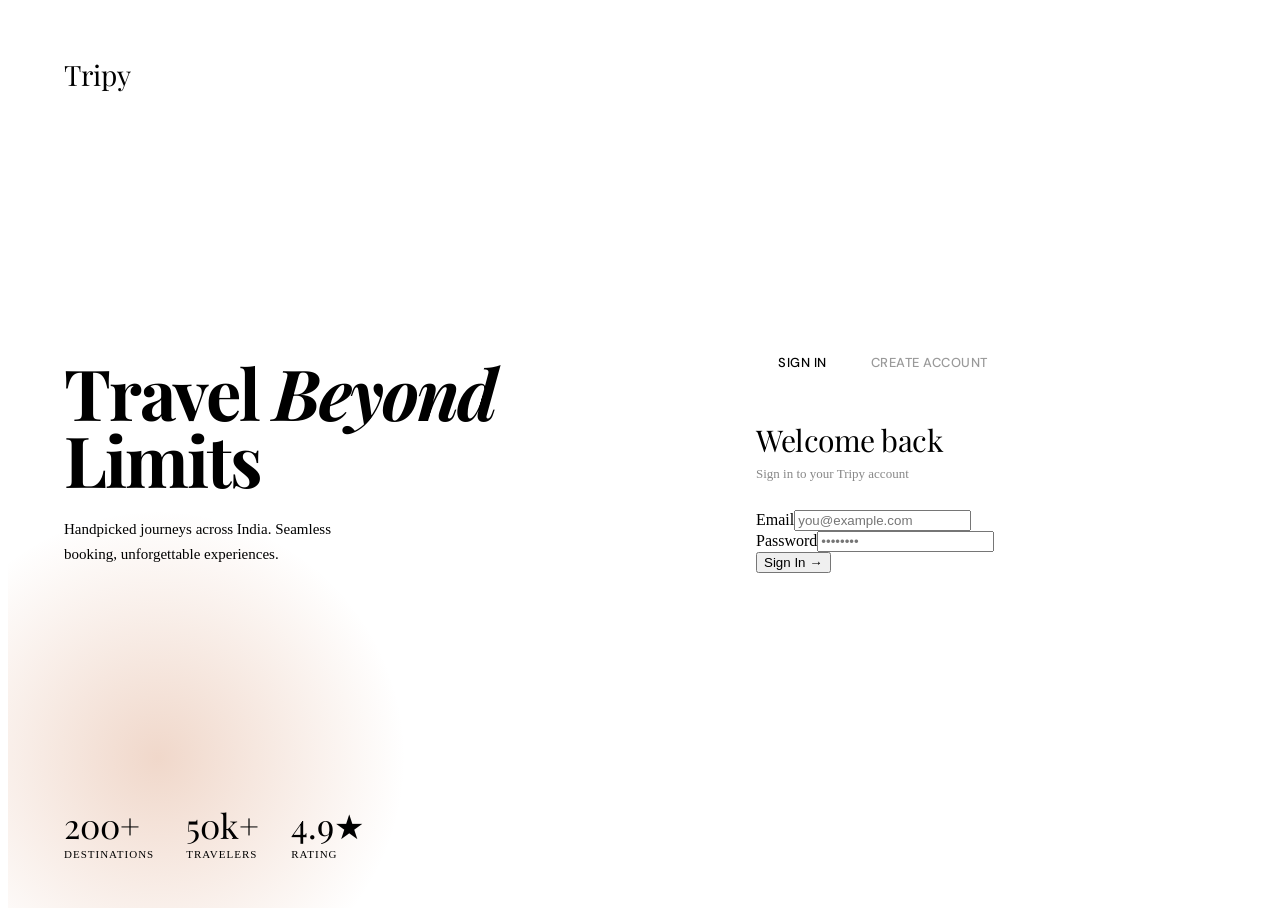
==== target/classes/static/index.html @ 833f53b4 "Initial commit" ====
<!DOCTYPE html>
<html lang="en">
<head>
  <meta charset="UTF-8"/><meta name="viewport" content="width=device-width, initial-scale=1.0"/>
  <title>Tripy — Sign In</title>
  <link href="https://fonts.googleapis.com/css2?family=Playfair+Display:ital,wght@0,700;0,900;1,700&family=DM+Sans:wght@300;400;500;600&display=swap" rel="stylesheet">
  <link rel="stylesheet" href="/css/style.css"/>
  <style>
    .hero { min-height: 100vh; display: grid; grid-template-columns: 1fr 1fr; }
    .hero-left { background: var(--ink); display: flex; flex-direction: column; justify-content: space-between; padding: 48px 56px; position: relative; overflow: hidden; }
    .hero-left::before { content: ''; position: absolute; width: 500px; height: 500px; background: radial-gradient(circle, rgba(196,98,45,.25) 0%, transparent 70%); bottom: -100px; left: -100px; pointer-events: none; }
    .logo { font-family: 'Playfair Display', serif; font-size: 28px; color: var(--cream); }
    .logo span { color: var(--terra2); }
    .tagline { z-index: 1; }
    .tagline h1 { font-family: 'Playfair Display', serif; font-size: clamp(48px, 5.5vw, 84px); line-height: .95; color: var(--cream); letter-spacing: -2px; margin-bottom: 24px; }
    .tagline h1 em { color: var(--terra2); font-style: italic; }
    .tagline p { color: var(--mist); font-size: 15px; font-weight: 300; line-height: 1.7; max-width: 320px; }
    .hero-stats { display: flex; gap: 32px; z-index: 1; }
    .stat-num { font-family: 'Playfair Display', serif; font-size: 34px; color: var(--terra2); }
    .stat-lbl { font-size: 11px; color: var(--mist); letter-spacing: 1px; text-transform: uppercase; }
    .hero-right { background: var(--cream); display: flex; align-items: center; justify-content: center; padding: 48px 56px; }
    .auth-box { width: 100%; max-width: 400px; }
    .auth-tabs { display: flex; border-bottom: 2px solid var(--sand); margin-bottom: 36px; }
    .tab { background: none; border: none; font-family: 'DM Sans', sans-serif; font-size: 13px; font-weight: 500; padding: 11px 22px 13px; cursor: pointer; color: #999; letter-spacing: .5px; text-transform: uppercase; position: relative; transition: color .2s; }
    .tab.active { color: var(--ink); }
    .tab.active::after { content: ''; position: absolute; bottom: -2px; left: 0; right: 0; height: 2px; background: var(--terra); }
    .aform { display: none; } .aform.active { display: block; }
    .form-title { font-family: 'Playfair Display', serif; font-size: 30px; margin-bottom: 6px; letter-spacing: -.5px; }
    .form-sub { color: #888; font-size: 13px; margin-bottom: 28px; }
    @media (max-width: 768px) { .hero { grid-template-columns: 1fr; } .hero-left { min-height: 45vh; padding: 32px 24px; } .hero-right { padding: 32px 24px; } }
  </style>
</head>
<body>
<div class="hero">
  <div class="hero-left">
    <div class="logo">Trip<span>y</span></div>
    <div class="tagline">
      <h1>Travel <em>Beyond</em> Limits</h1>
      <p>Handpicked journeys across India. Seamless booking, unforgettable experiences.</p>
    </div>
    <div class="hero-stats">
      <div><div class="stat-num">200+</div><div class="stat-lbl">Destinations</div></div>
      <div><div class="stat-num">50k+</div><div class="stat-lbl">Travelers</div></div>
      <div><div class="stat-num">4.9★</div><div class="stat-lbl">Rating</div></div>
    </div>
  </div>
  <div class="hero-right">
    <div class="auth-box">
      <div class="auth-tabs">
        <button class="tab active" onclick="switchTab('login')">Sign In</button>
        <button class="tab" onclick="switchTab('register')">Create Account</button>
      </div>
      <div class="aform active" id="loginForm">
        <div class="form-title">Welcome back</div>
        <div class="form-sub">Sign in to your Tripy account</div>
        <div class="fld"><label>Email</label><input type="email" id="lEmail" placeholder="you@example.com"/></div>
        <div class="fld"><label>Password</label><input type="password" id="lPass" placeholder="••••••••"/></div>
        <button class="btn btn-full" onclick="login()">Sign In →</button>
        <div class="msg" id="lMsg"></div>
      </div>
      <div class="aform" id="regForm">
        <div class="form-title">Join Tripy</div>
        <div class="form-sub">Start your adventure today</div>
        <div class="fld"><label>Full Name</label><input type="text" id="rName" placeholder="Your full name"/></div>
        <div class="fld"><label>Email</label><input type="email" id="rEmail" placeholder="you@example.com"/></div>
        <div class="fld"><label>Phone</label><input type="tel" id="rPhone" placeholder="+91 9999999999"/></div>
        <div class="fld"><label>Password</label><input type="password" id="rPass" placeholder="Min. 6 characters"/></div>
        <button class="btn btn-full" onclick="register()">Create Account →</button>
        <div class="msg" id="rMsg"></div>
      </div>
    </div>
  </div>
</div>
<script src="/js/api.js"></script>
<script>
  if (getToken()) window.location.href = '/trips.html';
  function switchTab(t) {
    document.querySelectorAll('.tab').forEach((b,i) => b.classList.toggle('active',(i===0)===(t==='login')));
    document.getElementById('loginForm').classList.toggle('active', t==='login');
    document.getElementById('regForm').classList.toggle('active', t==='register');
  }
  async function login() {
    const msgEl = document.getElementById('lMsg'); msgEl.className = 'msg';
    try {
      const d = await apiPost('/auth/login',{email:val('lEmail'),password:val('lPass')},false);
      if(d.success){storeAuth(d.data);window.location.href='/trips.html';}
      else{msgEl.textContent=d.message||'Login failed';msgEl.className='msg err';}
    } catch{msgEl.textContent='Cannot connect. Is backend running on port 8080?';msgEl.className='msg err';}
  }
  async function register() {
    const msgEl = document.getElementById('rMsg'); msgEl.className = 'msg';
    const body = {name:val('rName'),email:val('rEmail'),phone:val('rPhone'),password:val('rPass')};
    try {
      const d = await apiPost('/auth/register',body,false);
      if(d.success){storeAuth(d.data);window.location.href='/trips.html';}
      else{msgEl.textContent=d.message||'Registration failed';msgEl.className='msg err';}
    } catch{msgEl.textContent='Cannot connect.';msgEl.className='msg err';}
  }
  document.addEventListener('keydown',e=>{
    if(e.key==='Enter'){if(document.getElementById('loginForm').classList.contains('active'))login();else register();}
  });
</script>
</body>
</html>
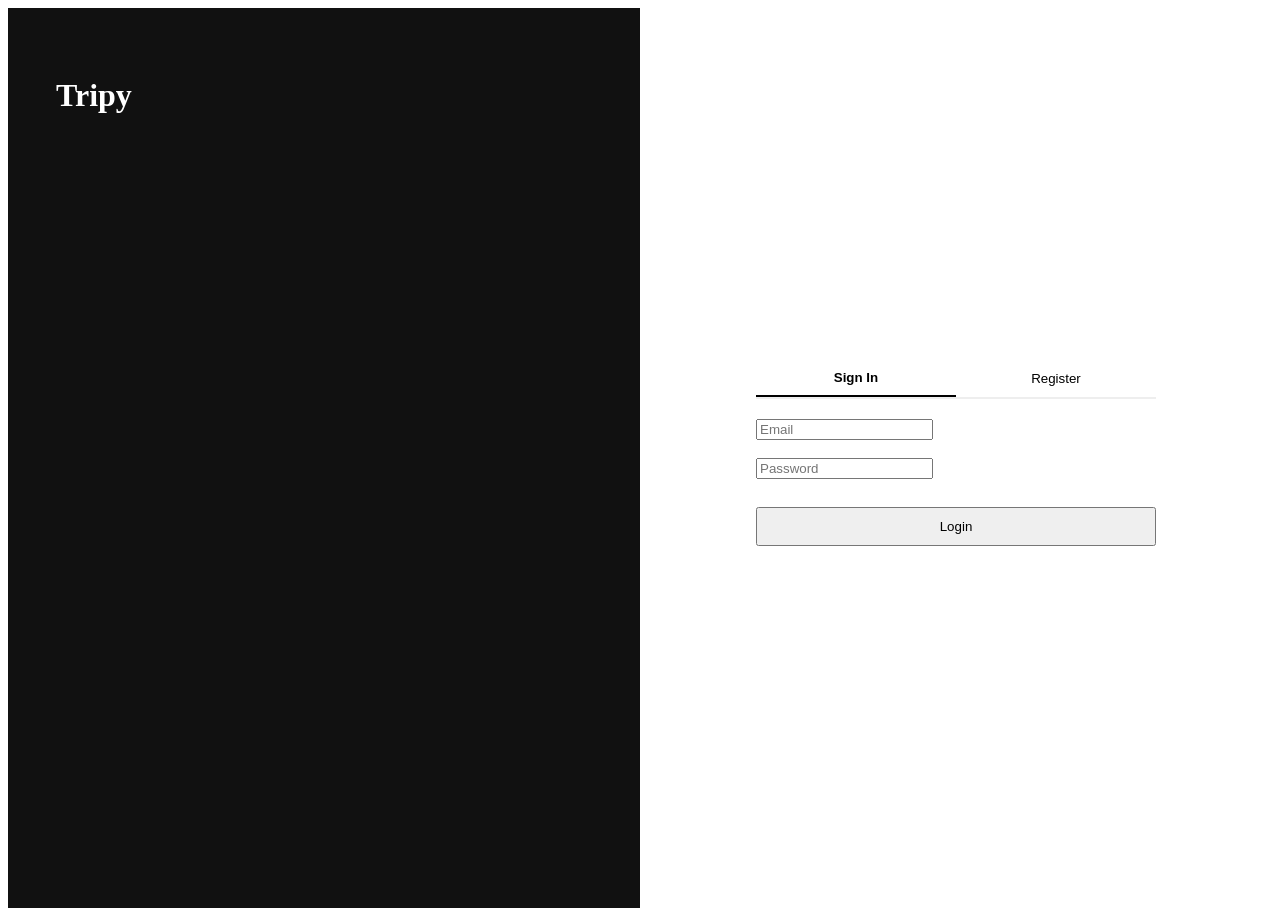
==== commit 98364696: "update the index html file" ====
--- a/target/classes/static/index.html
+++ b/target/classes/static/index.html
@@ -1,104 +1,149 @@
 <!DOCTYPE html>
 <html lang="en">
 <head>
-  <meta charset="UTF-8"/><meta name="viewport" content="width=device-width, initial-scale=1.0"/>
+  <meta charset="UTF-8"/>
+  <meta name="viewport" content="width=device-width, initial-scale=1.0"/>
   <title>Tripy — Sign In</title>
+
   <link href="https://fonts.googleapis.com/css2?family=Playfair+Display:ital,wght@0,700;0,900;1,700&family=DM+Sans:wght@300;400;500;600&display=swap" rel="stylesheet">
   <link rel="stylesheet" href="/css/style.css"/>
+
   <style>
     .hero { min-height: 100vh; display: grid; grid-template-columns: 1fr 1fr; }
-    .hero-left { background: var(--ink); display: flex; flex-direction: column; justify-content: space-between; padding: 48px 56px; position: relative; overflow: hidden; }
-    .hero-left::before { content: ''; position: absolute; width: 500px; height: 500px; background: radial-gradient(circle, rgba(196,98,45,.25) 0%, transparent 70%); bottom: -100px; left: -100px; pointer-events: none; }
-    .logo { font-family: 'Playfair Display', serif; font-size: 28px; color: var(--cream); }
-    .logo span { color: var(--terra2); }
-    .tagline { z-index: 1; }
-    .tagline h1 { font-family: 'Playfair Display', serif; font-size: clamp(48px, 5.5vw, 84px); line-height: .95; color: var(--cream); letter-spacing: -2px; margin-bottom: 24px; }
-    .tagline h1 em { color: var(--terra2); font-style: italic; }
-    .tagline p { color: var(--mist); font-size: 15px; font-weight: 300; line-height: 1.7; max-width: 320px; }
-    .hero-stats { display: flex; gap: 32px; z-index: 1; }
-    .stat-num { font-family: 'Playfair Display', serif; font-size: 34px; color: var(--terra2); }
-    .stat-lbl { font-size: 11px; color: var(--mist); letter-spacing: 1px; text-transform: uppercase; }
-    .hero-right { background: var(--cream); display: flex; align-items: center; justify-content: center; padding: 48px 56px; }
+    .hero-left { background: #111; display: flex; flex-direction: column; justify-content: space-between; padding: 48px; }
+    .hero-right { background: #fff; display: flex; align-items: center; justify-content: center; padding: 48px; }
     .auth-box { width: 100%; max-width: 400px; }
-    .auth-tabs { display: flex; border-bottom: 2px solid var(--sand); margin-bottom: 36px; }
-    .tab { background: none; border: none; font-family: 'DM Sans', sans-serif; font-size: 13px; font-weight: 500; padding: 11px 22px 13px; cursor: pointer; color: #999; letter-spacing: .5px; text-transform: uppercase; position: relative; transition: color .2s; }
-    .tab.active { color: var(--ink); }
-    .tab.active::after { content: ''; position: absolute; bottom: -2px; left: 0; right: 0; height: 2px; background: var(--terra); }
-    .aform { display: none; } .aform.active { display: block; }
-    .form-title { font-family: 'Playfair Display', serif; font-size: 30px; margin-bottom: 6px; letter-spacing: -.5px; }
-    .form-sub { color: #888; font-size: 13px; margin-bottom: 28px; }
-    @media (max-width: 768px) { .hero { grid-template-columns: 1fr; } .hero-left { min-height: 45vh; padding: 32px 24px; } .hero-right { padding: 32px 24px; } }
+    .auth-tabs { display: flex; border-bottom: 2px solid #eee; margin-bottom: 20px; }
+    .tab { flex:1; padding:10px; cursor:pointer; border:none; background:none; }
+    .tab.active { border-bottom:2px solid black; font-weight:bold; }
+    .aform { display:none; }
+    .aform.active { display:block; }
+    .btn { width:100%; padding:10px; margin-top:10px; cursor:pointer; }
+    .msg { margin-top:10px; }
+    .err { color:red; }
   </style>
 </head>
+
 <body>
+
 <div class="hero">
   <div class="hero-left">
-    <div class="logo">Trip<span>y</span></div>
-    <div class="tagline">
-      <h1>Travel <em>Beyond</em> Limits</h1>
-      <p>Handpicked journeys across India. Seamless booking, unforgettable experiences.</p>
-    </div>
-    <div class="hero-stats">
-      <div><div class="stat-num">200+</div><div class="stat-lbl">Destinations</div></div>
-      <div><div class="stat-num">50k+</div><div class="stat-lbl">Travelers</div></div>
-      <div><div class="stat-num">4.9★</div><div class="stat-lbl">Rating</div></div>
-    </div>
+    <h1 style="color:white;">Tripy</h1>
   </div>
+
   <div class="hero-right">
     <div class="auth-box">
+
       <div class="auth-tabs">
         <button class="tab active" onclick="switchTab('login')">Sign In</button>
-        <button class="tab" onclick="switchTab('register')">Create Account</button>
+        <button class="tab" onclick="switchTab('register')">Register</button>
       </div>
+
+      <!-- LOGIN -->
       <div class="aform active" id="loginForm">
-        <div class="form-title">Welcome back</div>
-        <div class="form-sub">Sign in to your Tripy account</div>
-        <div class="fld"><label>Email</label><input type="email" id="lEmail" placeholder="you@example.com"/></div>
-        <div class="fld"><label>Password</label><input type="password" id="lPass" placeholder="••••••••"/></div>
-        <button class="btn btn-full" onclick="login()">Sign In →</button>
-        <div class="msg" id="lMsg"></div>
+        <input type="email" id="lEmail" placeholder="Email"/><br><br>
+        <input type="password" id="lPass" placeholder="Password"/><br><br>
+        <button class="btn" onclick="login()">Login</button>
+        <div id="lMsg" class="msg"></div>
       </div>
+
+      <!-- REGISTER -->
       <div class="aform" id="regForm">
-        <div class="form-title">Join Tripy</div>
-        <div class="form-sub">Start your adventure today</div>
-        <div class="fld"><label>Full Name</label><input type="text" id="rName" placeholder="Your full name"/></div>
-        <div class="fld"><label>Email</label><input type="email" id="rEmail" placeholder="you@example.com"/></div>
-        <div class="fld"><label>Phone</label><input type="tel" id="rPhone" placeholder="+91 9999999999"/></div>
-        <div class="fld"><label>Password</label><input type="password" id="rPass" placeholder="Min. 6 characters"/></div>
-        <button class="btn btn-full" onclick="register()">Create Account →</button>
-        <div class="msg" id="rMsg"></div>
+        <input type="text" id="rName" placeholder="Name"/><br><br>
+        <input type="email" id="rEmail" placeholder="Email"/><br><br>
+        <input type="password" id="rPass" placeholder="Password"/><br><br>
+        <button class="btn" onclick="register()">Register</button>
+        <div id="rMsg" class="msg"></div>
       </div>
+
     </div>
   </div>
 </div>
-<script src="/js/api.js"></script>
+
 <script>
-  if (getToken()) window.location.href = '/trips.html';
-  function switchTab(t) {
-    document.querySelectorAll('.tab').forEach((b,i) => b.classList.toggle('active',(i===0)===(t==='login')));
-    document.getElementById('loginForm').classList.toggle('active', t==='login');
-    document.getElementById('regForm').classList.toggle('active', t==='register');
+const API = "https://tripy-trip-management-system-production.up.railway.app/api";
+
+// ── HELPERS
+function val(id){ return document.getElementById(id).value.trim(); }
+
+function storeAuth(data){
+  localStorage.setItem("tripy_token", data.token);
+}
+
+// ── SWITCH TAB
+function switchTab(type){
+  document.getElementById("loginForm").classList.toggle("active", type==="login");
+  document.getElementById("regForm").classList.toggle("active", type==="register");
+
+  document.querySelectorAll(".tab")[0].classList.toggle("active", type==="login");
+  document.querySelectorAll(".tab")[1].classList.toggle("active", type==="register");
+}
+
+// ── LOGIN
+async function login(){
+  const msg = document.getElementById("lMsg");
+  msg.innerHTML="";
+
+  try{
+    const res = await fetch(API+"/auth/login",{
+      method:"POST",
+      headers:{ "Content-Type":"application/json" },
+      body: JSON.stringify({
+        email: val("lEmail"),
+        password: val("lPass")
+      })
+    });
+
+    const data = await res.json();
+
+    if(data.success){
+      storeAuth(data.data);
+      window.location.href="/trips.html";
+    }else{
+      msg.innerHTML = data.message;
+      msg.className="msg err";
+    }
+
+  }catch(err){
+    console.error(err);
+    msg.innerHTML="Server error. Try again.";
+    msg.className="msg err";
   }
-  async function login() {
-    const msgEl = document.getElementById('lMsg'); msgEl.className = 'msg';
-    try {
-      const d = await apiPost('/auth/login',{email:val('lEmail'),password:val('lPass')},false);
-      if(d.success){storeAuth(d.data);window.location.href='/trips.html';}
-      else{msgEl.textContent=d.message||'Login failed';msgEl.className='msg err';}
-    } catch{msgEl.textContent='Cannot connect. Is backend running on port 8080?';msgEl.className='msg err';}
+}
+
+// ── REGISTER
+async function register(){
+  const msg = document.getElementById("rMsg");
+  msg.innerHTML="";
+
+  try{
+    const res = await fetch(API+"/auth/register",{
+      method:"POST",
+      headers:{ "Content-Type":"application/json" },
+      body: JSON.stringify({
+        name: val("rName"),
+        email: val("rEmail"),
+        password: val("rPass")
+      })
+    });
+
+    const data = await res.json();
+
+    if(data.success){
+      storeAuth(data.data);
+      window.location.href="/trips.html";
+    }else{
+      msg.innerHTML=data.message;
+      msg.className="msg err";
+    }
+
+  }catch(err){
+    console.error(err);
+    msg.innerHTML="Server error. Try again.";
+    msg.className="msg err";
   }
-  async function register() {
-    const msgEl = document.getElementById('rMsg'); msgEl.className = 'msg';
-    const body = {name:val('rName'),email:val('rEmail'),phone:val('rPhone'),password:val('rPass')};
-    try {
-      const d = await apiPost('/auth/register',body,false);
-      if(d.success){storeAuth(d.data);window.location.href='/trips.html';}
-      else{msgEl.textContent=d.message||'Registration failed';msgEl.className='msg err';}
-    } catch{msgEl.textContent='Cannot connect.';msgEl.className='msg err';}
-  }
-  document.addEventListener('keydown',e=>{
-    if(e.key==='Enter'){if(document.getElementById('loginForm').classList.contains('active'))login();else register();}
-  });
+}
 </script>
+
 </body>
-</html>
+</html>
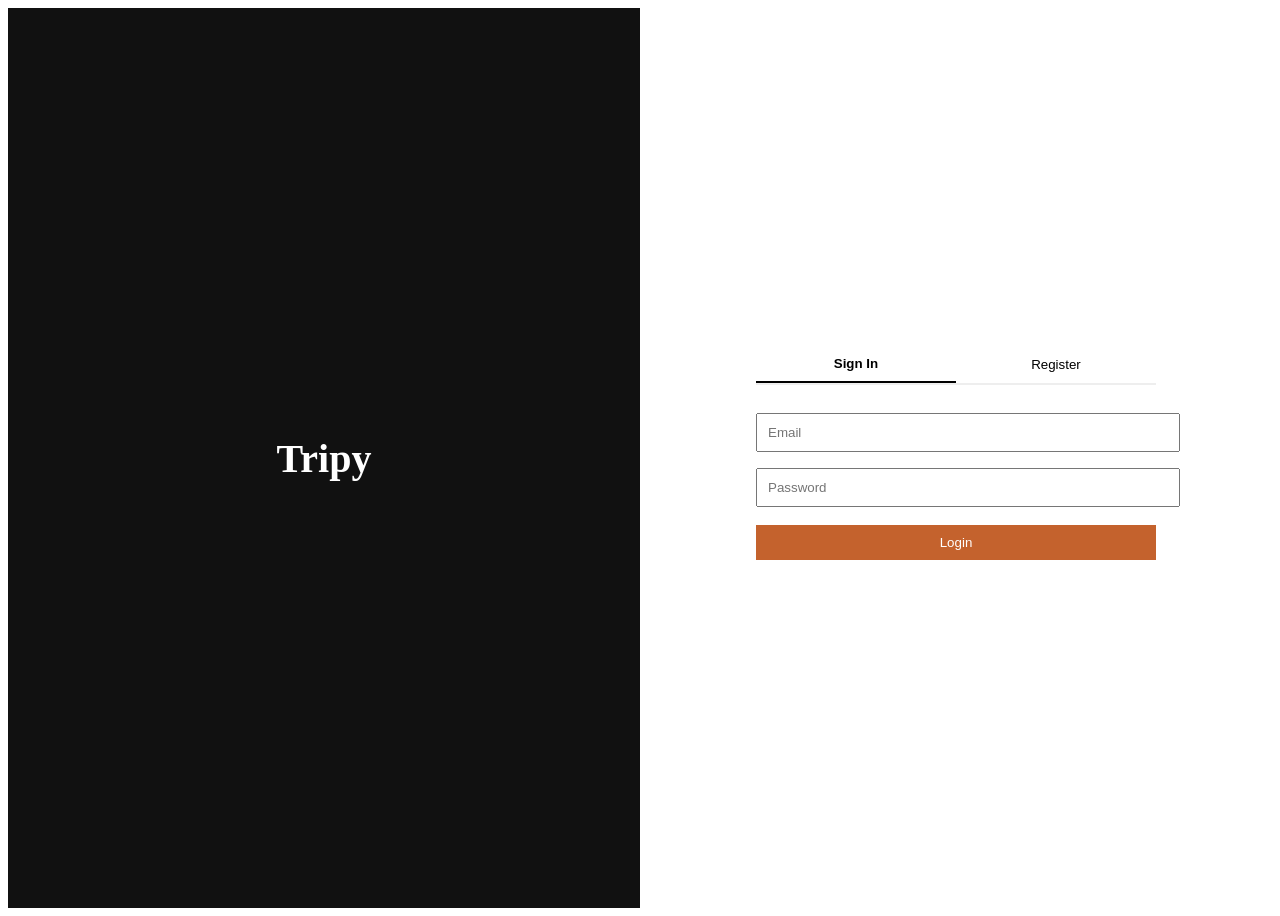
==== commit 4f0a277b: "add extra feature in htm l file" ====
--- a/target/classes/static/index.html
+++ b/target/classes/static/index.html
@@ -10,17 +10,25 @@
 
   <style>
     .hero { min-height: 100vh; display: grid; grid-template-columns: 1fr 1fr; }
-    .hero-left { background: #111; display: flex; flex-direction: column; justify-content: space-between; padding: 48px; }
-    .hero-right { background: #fff; display: flex; align-items: center; justify-content: center; padding: 48px; }
+    .hero-left { background: #111; display: flex; align-items: center; justify-content: center; }
+    .hero-left h1 { color: white; font-size: 40px; }
+    .hero-right { display: flex; align-items: center; justify-content: center; }
+
     .auth-box { width: 100%; max-width: 400px; }
     .auth-tabs { display: flex; border-bottom: 2px solid #eee; margin-bottom: 20px; }
     .tab { flex:1; padding:10px; cursor:pointer; border:none; background:none; }
     .tab.active { border-bottom:2px solid black; font-weight:bold; }
+
     .aform { display:none; }
     .aform.active { display:block; }
-    .btn { width:100%; padding:10px; margin-top:10px; cursor:pointer; }
+
+    input { width:100%; padding:10px; margin:8px 0; }
+
+    .btn { width:100%; padding:10px; margin-top:10px; cursor:pointer; background:#c4622d; color:white; border:none; }
+
     .msg { margin-top:10px; }
     .err { color:red; }
+    .success { color:green; }
   </style>
 </head>
 
@@ -28,7 +36,7 @@
 
 <div class="hero">
   <div class="hero-left">
-    <h1 style="color:white;">Tripy</h1>
+    <h1>Tripy</h1>
   </div>
 
   <div class="hero-right">
@@ -41,17 +49,17 @@
 
       <!-- LOGIN -->
       <div class="aform active" id="loginForm">
-        <input type="email" id="lEmail" placeholder="Email"/><br><br>
-        <input type="password" id="lPass" placeholder="Password"/><br><br>
+        <input type="email" id="lEmail" placeholder="Email"/>
+        <input type="password" id="lPass" placeholder="Password"/>
         <button class="btn" onclick="login()">Login</button>
         <div id="lMsg" class="msg"></div>
       </div>
 
       <!-- REGISTER -->
       <div class="aform" id="regForm">
-        <input type="text" id="rName" placeholder="Name"/><br><br>
-        <input type="email" id="rEmail" placeholder="Email"/><br><br>
-        <input type="password" id="rPass" placeholder="Password"/><br><br>
+        <input type="text" id="rName" placeholder="Name"/>
+        <input type="email" id="rEmail" placeholder="Email"/>
+        <input type="password" id="rPass" placeholder="Password"/>
         <button class="btn" onclick="register()">Register</button>
         <div id="rMsg" class="msg"></div>
       </div>
@@ -68,6 +76,8 @@
 
 function storeAuth(data){
   localStorage.setItem("tripy_token", data.token);
+  localStorage.setItem("tripy_name", data.name);
+  localStorage.setItem("tripy_role", data.role);
 }
 
 // ── SWITCH TAB
@@ -81,11 +91,13 @@
 
 // ── LOGIN
 async function login(){
+  console.log("Login clicked 🚀");
+
   const msg = document.getElementById("lMsg");
-  msg.innerHTML="";
+  msg.innerHTML = "Loading...";
 
   try{
-    const res = await fetch(API+"/auth/login",{
+    const res = await fetch(API + "/auth/login",{
       method:"POST",
       headers:{ "Content-Type":"application/json" },
       body: JSON.stringify({
@@ -95,29 +107,38 @@
     });
 
     const data = await res.json();
+    console.log("Login response:", data);
 
     if(data.success){
       storeAuth(data.data);
-      window.location.href="/trips.html";
-    }else{
+      msg.innerHTML = "Login successful ✅";
+      msg.className = "msg success";
+
+      setTimeout(() => {
+        window.location.href = "/trips.html";
+      }, 1000);
+
+    } else {
       msg.innerHTML = data.message;
-      msg.className="msg err";
+      msg.className = "msg err";
     }
 
-  }catch(err){
-    console.error(err);
-    msg.innerHTML="Server error. Try again.";
-    msg.className="msg err";
+  } catch(err){
+    console.error("Login error:", err);
+    msg.innerHTML = "Backend not reachable ❌";
+    msg.className = "msg err";
   }
 }
 
 // ── REGISTER
 async function register(){
+  console.log("Register clicked 🚀");
+
   const msg = document.getElementById("rMsg");
-  msg.innerHTML="";
+  msg.innerHTML = "Loading...";
 
   try{
-    const res = await fetch(API+"/auth/register",{
+    const res = await fetch(API + "/auth/register",{
       method:"POST",
       headers:{ "Content-Type":"application/json" },
       body: JSON.stringify({
@@ -128,19 +149,26 @@
     });
 
     const data = await res.json();
+    console.log("Register response:", data);
 
     if(data.success){
       storeAuth(data.data);
-      window.location.href="/trips.html";
-    }else{
-      msg.innerHTML=data.message;
-      msg.className="msg err";
+      msg.innerHTML = "Registered successfully ✅";
+      msg.className = "msg success";
+
+      setTimeout(() => {
+        window.location.href = "/trips.html";
+      }, 1000);
+
+    } else {
+      msg.innerHTML = data.message;
+      msg.className = "msg err";
     }
 
-  }catch(err){
-    console.error(err);
-    msg.innerHTML="Server error. Try again.";
-    msg.className="msg err";
+  } catch(err){
+    console.error("Register error:", err);
+    msg.innerHTML = "Backend not reachable ❌";
+    msg.className = "msg err";
   }
 }
 </script>
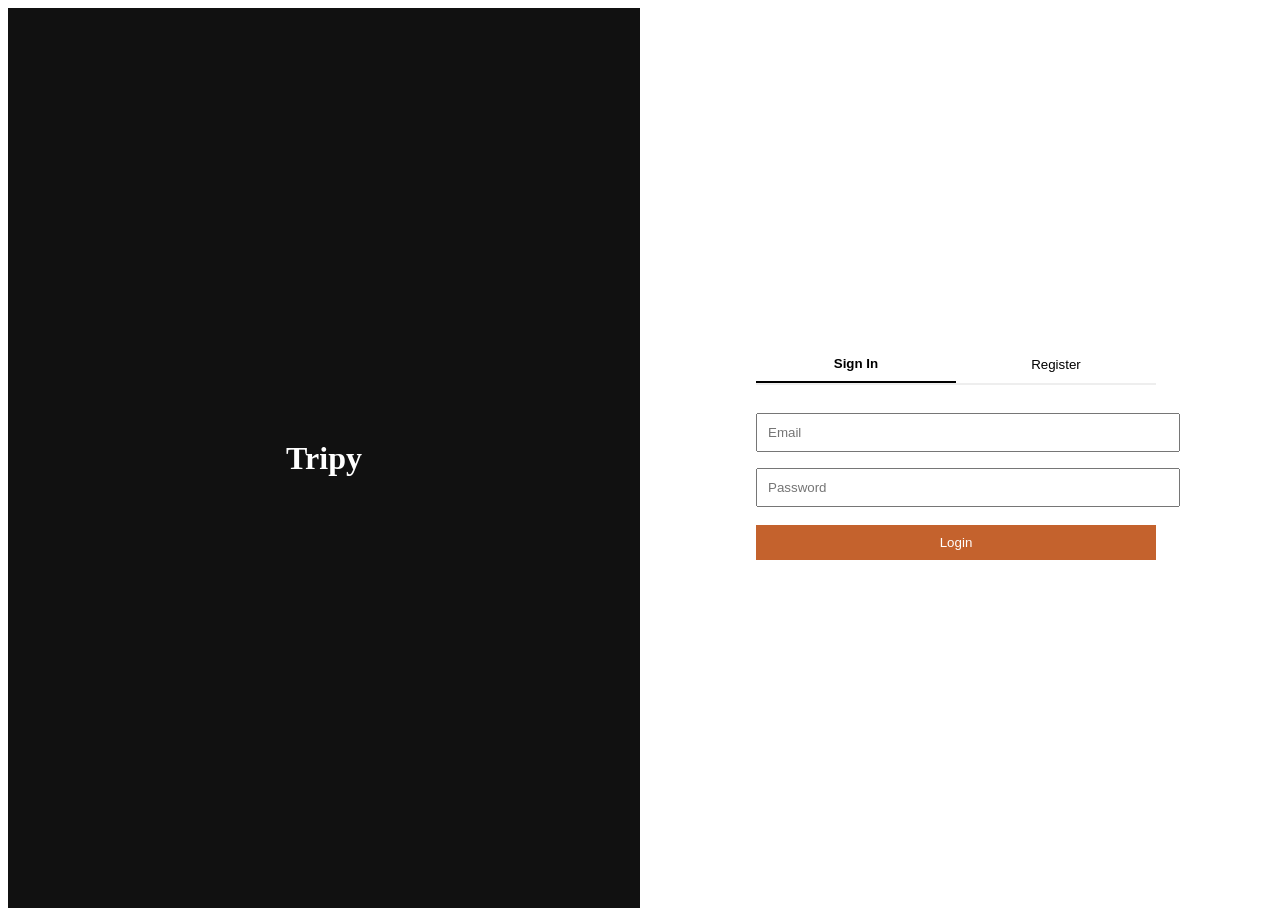
==== commit e70b0ba1: "add feature in html file" ====
--- a/target/classes/static/index.html
+++ b/target/classes/static/index.html
@@ -5,13 +5,13 @@
   <meta name="viewport" content="width=device-width, initial-scale=1.0"/>
   <title>Tripy — Sign In</title>
 
-  <link href="https://fonts.googleapis.com/css2?family=Playfair+Display:ital,wght@0,700;0,900;1,700&family=DM+Sans:wght@300;400;500;600&display=swap" rel="stylesheet">
+  <link href="https://fonts.googleapis.com/css2?family=Playfair+Display&family=DM+Sans&display=swap" rel="stylesheet">
   <link rel="stylesheet" href="/css/style.css"/>
 
   <style>
     .hero { min-height: 100vh; display: grid; grid-template-columns: 1fr 1fr; }
     .hero-left { background: #111; display: flex; align-items: center; justify-content: center; }
-    .hero-left h1 { color: white; font-size: 40px; }
+    .hero-left h1 { color: white; }
     .hero-right { display: flex; align-items: center; justify-content: center; }
 
     .auth-box { width: 100%; max-width: 400px; }
@@ -24,7 +24,15 @@
 
     input { width:100%; padding:10px; margin:8px 0; }
 
-    .btn { width:100%; padding:10px; margin-top:10px; cursor:pointer; background:#c4622d; color:white; border:none; }
+    .btn {
+      width:100%;
+      padding:10px;
+      margin-top:10px;
+      cursor:pointer;
+      background:#c4622d;
+      color:white;
+      border:none;
+    }
 
     .msg { margin-top:10px; }
     .err { color:red; }
@@ -49,18 +57,22 @@
 
       <!-- LOGIN -->
       <div class="aform active" id="loginForm">
-        <input type="email" id="lEmail" placeholder="Email"/>
-        <input type="password" id="lPass" placeholder="Password"/>
-        <button class="btn" onclick="login()">Login</button>
+        <form onsubmit="event.preventDefault(); login();">
+          <input type="email" id="lEmail" placeholder="Email" required/>
+          <input type="password" id="lPass" placeholder="Password" required/>
+          <button type="submit" class="btn">Login</button>
+        </form>
         <div id="lMsg" class="msg"></div>
       </div>
 
       <!-- REGISTER -->
       <div class="aform" id="regForm">
-        <input type="text" id="rName" placeholder="Name"/>
-        <input type="email" id="rEmail" placeholder="Email"/>
-        <input type="password" id="rPass" placeholder="Password"/>
-        <button class="btn" onclick="register()">Register</button>
+        <form onsubmit="event.preventDefault(); register();">
+          <input type="text" id="rName" placeholder="Name" required/>
+          <input type="email" id="rEmail" placeholder="Email" required/>
+          <input type="password" id="rPass" placeholder="Password" required/>
+          <button type="submit" class="btn">Register</button>
+        </form>
         <div id="rMsg" class="msg"></div>
       </div>
 
@@ -71,7 +83,7 @@
 <script>
 const API = "https://tripy-trip-management-system-production.up.railway.app/api";
 
-// ── HELPERS
+// HELPERS
 function val(id){ return document.getElementById(id).value.trim(); }
 
 function storeAuth(data){
@@ -80,7 +92,7 @@
   localStorage.setItem("tripy_role", data.role);
 }
 
-// ── SWITCH TAB
+// SWITCH TAB
 function switchTab(type){
   document.getElementById("loginForm").classList.toggle("active", type==="login");
   document.getElementById("regForm").classList.toggle("active", type==="register");
@@ -89,7 +101,7 @@
   document.querySelectorAll(".tab")[1].classList.toggle("active", type==="register");
 }
 
-// ── LOGIN
+// LOGIN
 async function login(){
   console.log("Login clicked 🚀");
 
@@ -117,20 +129,19 @@
       setTimeout(() => {
         window.location.href = "/trips.html";
       }, 1000);
-
     } else {
       msg.innerHTML = data.message;
       msg.className = "msg err";
     }
 
   } catch(err){
-    console.error("Login error:", err);
+    console.error(err);
     msg.innerHTML = "Backend not reachable ❌";
     msg.className = "msg err";
   }
 }
 
-// ── REGISTER
+// REGISTER
 async function register(){
   console.log("Register clicked 🚀");
 
@@ -159,14 +170,13 @@
       setTimeout(() => {
         window.location.href = "/trips.html";
       }, 1000);
-
     } else {
       msg.innerHTML = data.message;
       msg.className = "msg err";
     }
 
   } catch(err){
-    console.error("Register error:", err);
+    console.error(err);
     msg.innerHTML = "Backend not reachable ❌";
     msg.className = "msg err";
   }
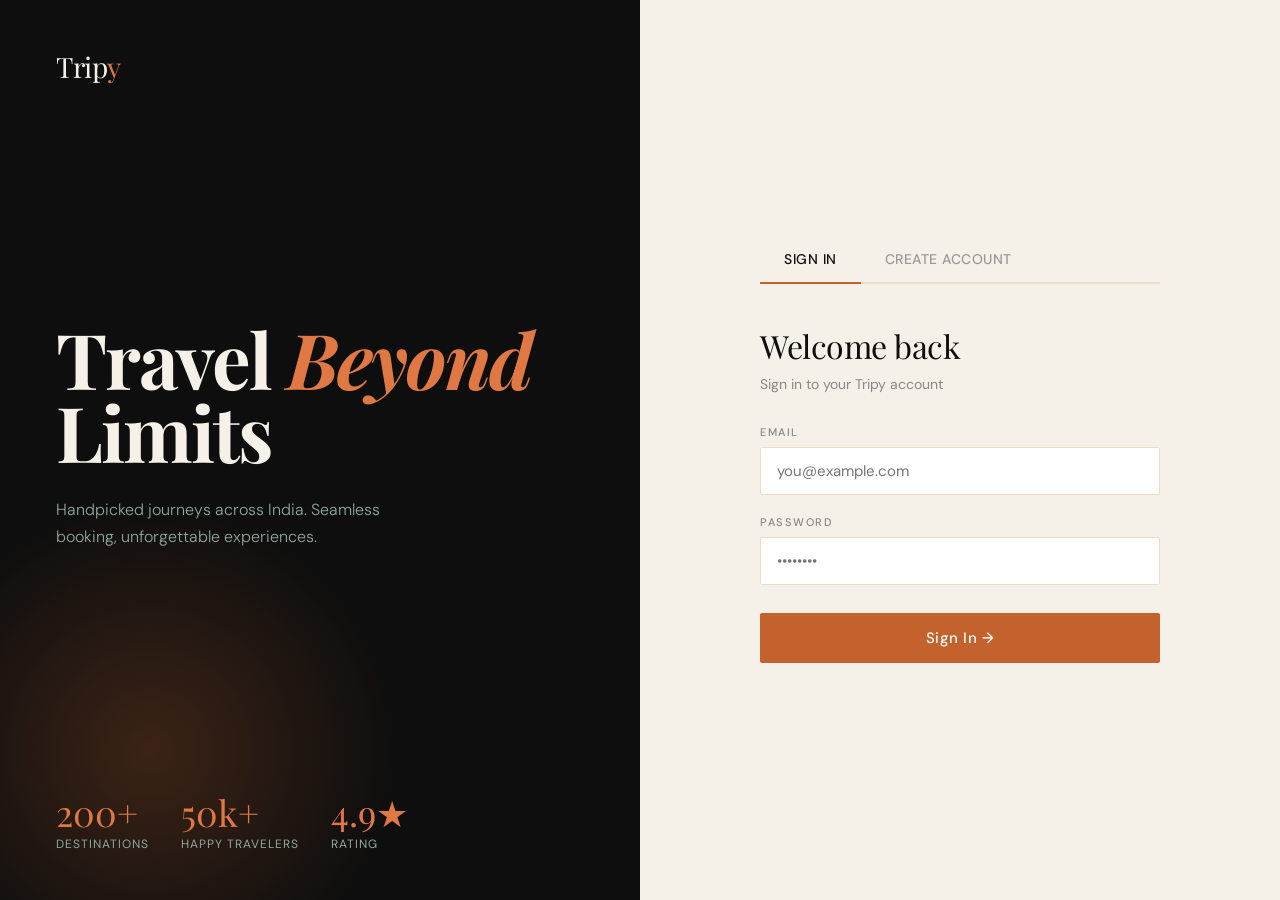
==== commit eeffe7d7: "Change new html file" ====
--- a/target/classes/static/index.html
+++ b/target/classes/static/index.html
@@ -1,187 +1,829 @@
 <!DOCTYPE html>
 <html lang="en">
 <head>
-  <meta charset="UTF-8"/>
+  <meta charset="UTF-8" />
   <meta name="viewport" content="width=device-width, initial-scale=1.0"/>
-  <title>Tripy — Sign In</title>
-
-  <link href="https://fonts.googleapis.com/css2?family=Playfair+Display&family=DM+Sans&display=swap" rel="stylesheet">
-  <link rel="stylesheet" href="/css/style.css"/>
-
+  <title>Tripy — Travel Beyond Limits</title>
+  <link rel="preconnect" href="https://fonts.googleapis.com">
+  <link href="https://fonts.googleapis.com/css2?family=Playfair+Display:ital,wght@0,700;0,900;1,700&family=DM+Sans:wght@300;400;500&display=swap" rel="stylesheet">
   <style>
-    .hero { min-height: 100vh; display: grid; grid-template-columns: 1fr 1fr; }
-    .hero-left { background: #111; display: flex; align-items: center; justify-content: center; }
-    .hero-left h1 { color: white; }
-    .hero-right { display: flex; align-items: center; justify-content: center; }
-
-    .auth-box { width: 100%; max-width: 400px; }
-    .auth-tabs { display: flex; border-bottom: 2px solid #eee; margin-bottom: 20px; }
-    .tab { flex:1; padding:10px; cursor:pointer; border:none; background:none; }
-    .tab.active { border-bottom:2px solid black; font-weight:bold; }
-
-    .aform { display:none; }
-    .aform.active { display:block; }
-
-    input { width:100%; padding:10px; margin:8px 0; }
-
-    .btn {
-      width:100%;
-      padding:10px;
-      margin-top:10px;
-      cursor:pointer;
-      background:#c4622d;
-      color:white;
-      border:none;
-    }
-
-    .msg { margin-top:10px; }
-    .err { color:red; }
-    .success { color:green; }
+    *, *::before, *::after { box-sizing: border-box; margin: 0; padding: 0; }
+
+    :root {
+      --ink:    #0e0e0e;
+      --cream:  #f5f0e8;
+      --sand:   #e8dfc8;
+      --terra:  #c4622d;
+      --terra2: #e07843;
+      --mist:   #8fa8a0;
+      --white:  #ffffff;
+      --radius: 2px;
+    }
+
+    html, body { height: 100%; font-family: 'DM Sans', sans-serif; background: var(--cream); color: var(--ink); overflow-x: hidden; }
+
+    /* ── HERO ── */
+    .hero {
+      min-height: 100vh;
+      display: grid;
+      grid-template-columns: 1fr 1fr;
+      position: relative;
+    }
+
+    .hero-left {
+      background: var(--ink);
+      display: flex;
+      flex-direction: column;
+      justify-content: space-between;
+      padding: 48px 56px;
+      position: relative;
+      overflow: hidden;
+    }
+
+    .hero-left::before {
+      content: '';
+      position: absolute;
+      width: 500px; height: 500px;
+      background: radial-gradient(circle, rgba(196,98,45,0.25) 0%, transparent 70%);
+      bottom: -100px; left: -100px;
+      pointer-events: none;
+    }
+
+    .logo {
+      font-family: 'Playfair Display', serif;
+      font-size: 28px;
+      color: var(--cream);
+      letter-spacing: -0.5px;
+    }
+    .logo span { color: var(--terra2); }
+
+    .hero-tagline {
+      z-index: 1;
+    }
+    .hero-tagline h1 {
+      font-family: 'Playfair Display', serif;
+      font-size: clamp(52px, 6vw, 88px);
+      line-height: 0.95;
+      color: var(--cream);
+      letter-spacing: -2px;
+      margin-bottom: 28px;
+    }
+    .hero-tagline h1 em { color: var(--terra2); font-style: italic; }
+    .hero-tagline p {
+      color: var(--mist);
+      font-size: 16px;
+      font-weight: 300;
+      line-height: 1.7;
+      max-width: 340px;
+    }
+
+    .hero-bottom {
+      display: flex;
+      gap: 32px;
+      z-index: 1;
+    }
+    .stat { }
+    .stat-num { font-family: 'Playfair Display', serif; font-size: 36px; color: var(--terra2); }
+    .stat-label { font-size: 12px; color: var(--mist); letter-spacing: 1px; text-transform: uppercase; }
+
+    /* ── RIGHT PANEL (AUTH) ── */
+    .hero-right {
+      background: var(--cream);
+      display: flex;
+      align-items: center;
+      justify-content: center;
+      padding: 48px 56px;
+    }
+
+    .auth-box {
+      width: 100%;
+      max-width: 400px;
+    }
+
+    .auth-tabs {
+      display: flex;
+      gap: 0;
+      margin-bottom: 40px;
+      border-bottom: 2px solid var(--sand);
+    }
+    .tab-btn {
+      background: none;
+      border: none;
+      font-family: 'DM Sans', sans-serif;
+      font-size: 14px;
+      font-weight: 500;
+      padding: 12px 24px 14px;
+      cursor: pointer;
+      color: #999;
+      letter-spacing: 0.5px;
+      text-transform: uppercase;
+      position: relative;
+      transition: color 0.2s;
+    }
+    .tab-btn.active {
+      color: var(--ink);
+    }
+    .tab-btn.active::after {
+      content: '';
+      position: absolute;
+      bottom: -2px; left: 0; right: 0;
+      height: 2px;
+      background: var(--terra);
+    }
+
+    .auth-form { display: none; }
+    .auth-form.active { display: block; }
+
+    .form-title {
+      font-family: 'Playfair Display', serif;
+      font-size: 32px;
+      margin-bottom: 8px;
+      letter-spacing: -0.5px;
+    }
+    .form-sub { color: #888; font-size: 14px; margin-bottom: 32px; }
+
+    .field { margin-bottom: 20px; }
+    .field label {
+      display: block;
+      font-size: 11px;
+      font-weight: 500;
+      letter-spacing: 1.5px;
+      text-transform: uppercase;
+      color: #888;
+      margin-bottom: 8px;
+    }
+    .field input {
+      width: 100%;
+      background: var(--white);
+      border: 1.5px solid var(--sand);
+      border-radius: var(--radius);
+      padding: 13px 16px;
+      font-family: 'DM Sans', sans-serif;
+      font-size: 15px;
+      color: var(--ink);
+      outline: none;
+      transition: border-color 0.2s;
+    }
+    .field input:focus { border-color: var(--terra); }
+
+    .btn-primary {
+      width: 100%;
+      background: var(--terra);
+      color: var(--white);
+      border: none;
+      border-radius: var(--radius);
+      padding: 15px;
+      font-family: 'DM Sans', sans-serif;
+      font-size: 15px;
+      font-weight: 500;
+      cursor: pointer;
+      letter-spacing: 0.5px;
+      transition: background 0.2s, transform 0.1s;
+      margin-top: 8px;
+    }
+    .btn-primary:hover { background: var(--terra2); }
+    .btn-primary:active { transform: scale(0.98); }
+
+    .msg { margin-top: 16px; font-size: 14px; padding: 12px 16px; border-radius: var(--radius); display: none; }
+    .msg.error { background: #fde8e0; color: #b94a20; display: block; }
+    .msg.success { background: #e0f5ee; color: #1e7a52; display: block; }
+
+    /* ── NAVBAR (shown after login) ── */
+    .navbar {
+      display: none;
+      position: sticky; top: 0; z-index: 100;
+      background: var(--ink);
+      padding: 0 48px;
+      height: 64px;
+      align-items: center;
+      justify-content: space-between;
+    }
+    .navbar.show { display: flex; }
+    .nav-logo { font-family: 'Playfair Display', serif; font-size: 22px; color: var(--cream); }
+    .nav-logo span { color: var(--terra2); }
+    .nav-links { display: flex; gap: 8px; }
+    .nav-link {
+      background: none; border: none;
+      color: var(--mist); font-family: 'DM Sans', sans-serif;
+      font-size: 14px; padding: 8px 16px; cursor: pointer;
+      border-radius: var(--radius); transition: color 0.2s, background 0.2s;
+    }
+    .nav-link:hover, .nav-link.active { color: var(--cream); background: rgba(255,255,255,0.08); }
+    .nav-link.logout { color: var(--terra2); }
+
+    /* ── PAGES ── */
+    .page { display: none; padding: 48px; min-height: calc(100vh - 64px); }
+    .page.active { display: block; }
+
+    .page-header { margin-bottom: 40px; }
+    .page-header h2 { font-family: 'Playfair Display', serif; font-size: 40px; letter-spacing: -1px; }
+    .page-header p { color: #888; margin-top: 6px; font-size: 15px; }
+
+    /* ── SEARCH BAR ── */
+    .search-bar {
+      display: flex;
+      gap: 12px;
+      background: var(--white);
+      border: 1.5px solid var(--sand);
+      border-radius: var(--radius);
+      padding: 16px 20px;
+      margin-bottom: 36px;
+      flex-wrap: wrap;
+    }
+    .search-bar input, .search-bar select {
+      flex: 1;
+      min-width: 140px;
+      border: none;
+      font-family: 'DM Sans', sans-serif;
+      font-size: 14px;
+      color: var(--ink);
+      outline: none;
+      background: transparent;
+    }
+    .search-bar button {
+      background: var(--terra);
+      color: white;
+      border: none;
+      border-radius: var(--radius);
+      padding: 10px 24px;
+      font-family: 'DM Sans', sans-serif;
+      font-size: 14px;
+      cursor: pointer;
+      transition: background 0.2s;
+    }
+    .search-bar button:hover { background: var(--terra2); }
+
+    /* ── TRIP CARDS ── */
+    .trips-grid {
+      display: grid;
+      grid-template-columns: repeat(auto-fill, minmax(300px, 1fr));
+      gap: 24px;
+    }
+
+    .trip-card {
+      background: var(--white);
+      border-radius: var(--radius);
+      overflow: hidden;
+      border: 1.5px solid var(--sand);
+      transition: transform 0.2s, box-shadow 0.2s;
+      cursor: pointer;
+    }
+    .trip-card:hover { transform: translateY(-4px); box-shadow: 0 12px 32px rgba(0,0,0,0.1); }
+
+    .trip-card-img {
+      height: 180px;
+      background: linear-gradient(135deg, var(--terra) 0%, var(--mist) 100%);
+      display: flex;
+      align-items: flex-end;
+      padding: 16px;
+      position: relative;
+    }
+    .trip-card-img .dest-badge {
+      background: rgba(14,14,14,0.75);
+      color: var(--cream);
+      font-size: 11px;
+      letter-spacing: 1.5px;
+      text-transform: uppercase;
+      padding: 4px 10px;
+      border-radius: var(--radius);
+    }
+    .trip-card-status {
+      position: absolute; top: 14px; right: 14px;
+      font-size: 10px; font-weight: 500; letter-spacing: 1px;
+      text-transform: uppercase; padding: 3px 10px;
+      border-radius: 20px;
+      background: #e0f5ee; color: #1e7a52;
+    }
+
+    .trip-card-body { padding: 20px; }
+    .trip-card-body h3 { font-family: 'Playfair Display', serif; font-size: 20px; margin-bottom: 6px; }
+    .trip-route { font-size: 13px; color: #888; margin-bottom: 14px; }
+    .trip-route span { color: var(--terra); font-weight: 500; }
+
+    .trip-meta {
+      display: flex; justify-content: space-between; align-items: center;
+      padding-top: 14px; border-top: 1px solid var(--sand);
+    }
+    .trip-price { font-family: 'Playfair Display', serif; font-size: 22px; color: var(--terra); }
+    .trip-price span { font-family: 'DM Sans', sans-serif; font-size: 12px; color: #999; }
+    .trip-seats { font-size: 12px; color: #888; }
+    .trip-seats strong { color: var(--ink); }
+
+    .btn-book {
+      width: 100%; margin-top: 16px;
+      background: var(--ink); color: var(--cream);
+      border: none; border-radius: var(--radius);
+      padding: 12px; font-family: 'DM Sans', sans-serif;
+      font-size: 14px; font-weight: 500; cursor: pointer;
+      letter-spacing: 0.5px; transition: background 0.2s;
+    }
+    .btn-book:hover { background: var(--terra); }
+
+    /* ── BOOKING MODAL ── */
+    .modal-overlay {
+      display: none; position: fixed;
+      inset: 0; background: rgba(14,14,14,0.6);
+      z-index: 200; align-items: center; justify-content: center;
+    }
+    .modal-overlay.show { display: flex; }
+    .modal {
+      background: var(--cream);
+      border-radius: var(--radius);
+      padding: 40px;
+      width: 100%; max-width: 480px;
+      position: relative;
+      animation: slideUp 0.25s ease;
+    }
+    @keyframes slideUp { from { transform: translateY(24px); opacity: 0; } to { transform: translateY(0); opacity: 1; } }
+    .modal-close {
+      position: absolute; top: 16px; right: 20px;
+      background: none; border: none; font-size: 22px;
+      cursor: pointer; color: #999; line-height: 1;
+    }
+    .modal h3 { font-family: 'Playfair Display', serif; font-size: 26px; margin-bottom: 6px; }
+    .modal-sub { color: #888; font-size: 14px; margin-bottom: 28px; }
+    .cost-preview {
+      background: var(--sand); border-radius: var(--radius);
+      padding: 16px; margin: 20px 0;
+      display: flex; justify-content: space-between; align-items: center;
+    }
+    .cost-preview span { font-size: 13px; color: #888; }
+    .cost-preview strong { font-family: 'Playfair Display', serif; font-size: 26px; color: var(--terra); }
+
+    /* ── BOOKINGS PAGE ── */
+    .bookings-list { display: flex; flex-direction: column; gap: 16px; }
+    .booking-card {
+      background: var(--white); border: 1.5px solid var(--sand);
+      border-radius: var(--radius); padding: 24px;
+      display: grid; grid-template-columns: 1fr auto;
+      gap: 16px; align-items: center;
+    }
+    .booking-card h4 { font-family: 'Playfair Display', serif; font-size: 20px; margin-bottom: 4px; }
+    .booking-meta { font-size: 13px; color: #888; line-height: 1.8; }
+    .booking-meta strong { color: var(--ink); }
+    .status-badge {
+      font-size: 11px; font-weight: 500; letter-spacing: 1px;
+      text-transform: uppercase; padding: 5px 14px;
+      border-radius: 20px; white-space: nowrap;
+    }
+    .status-CONFIRMED { background: #e0f5ee; color: #1e7a52; }
+    .status-PENDING   { background: #fff8e0; color: #9a7a00; }
+    .status-CANCELLED { background: #fde8e0; color: #b94a20; }
+
+    .btn-cancel {
+      background: none; border: 1.5px solid #ddd;
+      border-radius: var(--radius); padding: 8px 18px;
+      font-family: 'DM Sans', sans-serif; font-size: 13px;
+      cursor: pointer; color: #888; transition: all 0.2s;
+      margin-top: 10px;
+    }
+    .btn-cancel:hover { border-color: var(--terra); color: var(--terra); }
+
+    /* ── EMPTY STATE ── */
+    .empty {
+      text-align: center; padding: 80px 20px; color: #aaa;
+    }
+    .empty-icon { font-size: 48px; margin-bottom: 16px; }
+    .empty h3 { font-family: 'Playfair Display', serif; font-size: 24px; color: #ccc; margin-bottom: 8px; }
+
+    /* ── TOAST ── */
+    .toast {
+      position: fixed; bottom: 32px; right: 32px;
+      background: var(--ink); color: var(--cream);
+      padding: 14px 24px; border-radius: var(--radius);
+      font-size: 14px; z-index: 999;
+      transform: translateY(80px); opacity: 0;
+      transition: all 0.3s ease;
+      border-left: 4px solid var(--terra);
+    }
+    .toast.show { transform: translateY(0); opacity: 1; }
+
+    /* ── LOADER ── */
+    .loader { text-align: center; padding: 60px; color: #bbb; font-size: 14px; }
+
+    @media (max-width: 768px) {
+      .hero { grid-template-columns: 1fr; }
+      .hero-left { min-height: 50vh; padding: 36px 28px; }
+      .hero-right { padding: 36px 28px; }
+      .page { padding: 24px; }
+      .navbar { padding: 0 24px; }
+    }
   </style>
 </head>
-
 <body>
 
-<div class="hero">
+<!-- ── NAVBAR ── -->
+<nav class="navbar" id="navbar">
+  <div class="nav-logo">Trip<span>y</span></div>
+  <div class="nav-links">
+    <button class="nav-link active" onclick="showPage('trips')">Explore Trips</button>
+    <button class="nav-link" onclick="showPage('bookings')">My Bookings</button>
+    <button class="nav-link logout" onclick="logout()">Sign Out</button>
+  </div>
+</nav>
+
+<!-- ── HERO / AUTH ── -->
+<div class="hero" id="heroSection">
   <div class="hero-left">
-    <h1>Tripy</h1>
+    <div class="logo">Trip<span>y</span></div>
+    <div class="hero-tagline">
+      <h1>Travel <em>Beyond</em> Limits</h1>
+      <p>Handpicked journeys across India. Seamless booking, unforgettable experiences.</p>
+    </div>
+    <div class="hero-bottom">
+      <div class="stat"><div class="stat-num">200+</div><div class="stat-label">Destinations</div></div>
+      <div class="stat"><div class="stat-num">50k+</div><div class="stat-label">Happy Travelers</div></div>
+      <div class="stat"><div class="stat-num">4.9★</div><div class="stat-label">Rating</div></div>
+    </div>
   </div>
 
   <div class="hero-right">
     <div class="auth-box">
-
       <div class="auth-tabs">
-        <button class="tab active" onclick="switchTab('login')">Sign In</button>
-        <button class="tab" onclick="switchTab('register')">Register</button>
+        <button class="tab-btn active" onclick="switchTab('login')">Sign In</button>
+        <button class="tab-btn" onclick="switchTab('register')">Create Account</button>
       </div>
 
       <!-- LOGIN -->
-      <div class="aform active" id="loginForm">
-        <form onsubmit="event.preventDefault(); login();">
-          <input type="email" id="lEmail" placeholder="Email" required/>
-          <input type="password" id="lPass" placeholder="Password" required/>
-          <button type="submit" class="btn">Login</button>
-        </form>
-        <div id="lMsg" class="msg"></div>
+      <div class="auth-form active" id="loginForm">
+        <div class="form-title">Welcome back</div>
+        <div class="form-sub">Sign in to your Tripy account</div>
+        <div class="field"><label>Email</label><input type="email" id="loginEmail" placeholder="you@example.com"/></div>
+        <div class="field"><label>Password</label><input type="password" id="loginPassword" placeholder="••••••••"/></div>
+        <button class="btn-primary" onclick="login()">Sign In →</button>
+        <div class="msg" id="loginMsg"></div>
       </div>
 
       <!-- REGISTER -->
-      <div class="aform" id="regForm">
-        <form onsubmit="event.preventDefault(); register();">
-          <input type="text" id="rName" placeholder="Name" required/>
-          <input type="email" id="rEmail" placeholder="Email" required/>
-          <input type="password" id="rPass" placeholder="Password" required/>
-          <button type="submit" class="btn">Register</button>
-        </form>
-        <div id="rMsg" class="msg"></div>
+      <div class="auth-form" id="registerForm">
+        <div class="form-title">Join Tripy</div>
+        <div class="form-sub">Create your free account</div>
+        <div class="field"><label>Full Name</label><input type="text" id="regName" placeholder="Soumyaranjan Sahoo"/></div>
+        <div class="field"><label>Email</label><input type="email" id="regEmail" placeholder="you@example.com"/></div>
+        <div class="field"><label>Phone</label><input type="tel" id="regPhone" placeholder="+91 9999999999"/></div>
+        <div class="field"><label>Password</label><input type="password" id="regPassword" placeholder="Min. 6 characters"/></div>
+        <button class="btn-primary" onclick="register()">Create Account →</button>
+        <div class="msg" id="registerMsg"></div>
       </div>
-
     </div>
   </div>
 </div>
 
+<!-- ── TRIPS PAGE ── -->
+<div class="page" id="tripsPage">
+  <div class="page-header">
+    <h2>Explore Trips</h2>
+    <p>Discover handpicked journeys across India</p>
+  </div>
+  <div class="search-bar">
+    <input type="text" id="searchSource" placeholder="🛫  From (e.g. Mumbai)"/>
+    <input type="text" id="searchDest" placeholder="🛬  To (e.g. Goa)"/>
+    <input type="date" id="searchDate"/>
+    <button onclick="searchTrips()">Search</button>
+    <button onclick="loadTrips()" style="background:transparent;color:#888;border:1.5px solid #ddd;">All Trips</button>
+  </div>
+  <div class="trips-grid" id="tripsGrid"><div class="loader">Loading trips…</div></div>
+</div>
+
+<!-- ── BOOKINGS PAGE ── -->
+<div class="page" id="bookingsPage">
+  <div class="page-header">
+    <h2>My Bookings</h2>
+    <p>All your upcoming and past trips</p>
+  </div>
+  <div class="bookings-list" id="bookingsList"><div class="loader">Loading your bookings…</div></div>
+</div>
+
+<!-- ── BOOKING MODAL ── -->
+<div class="modal-overlay" id="bookingModal">
+  <div class="modal">
+    <button class="modal-close" onclick="closeModal()">✕</button>
+    <h3 id="modalTripTitle">Trip Title</h3>
+    <div class="modal-sub" id="modalTripRoute">Source → Destination</div>
+    <div class="field">
+      <label>Number of Persons</label>
+      <input type="number" id="numPersons" min="1" value="1" oninput="updateCost()"/>
+    </div>
+    <div class="field">
+      <label>Special Requests (optional)</label>
+      <input type="text" id="specialReq" placeholder="e.g. Window seat, Vegetarian meal"/>
+    </div>
+    <div class="cost-preview">
+      <span>Total Cost</span>
+      <strong id="totalCost">₹0</strong>
+    </div>
+    <button class="btn-primary" onclick="confirmBooking()">Confirm Booking →</button>
+    <div class="msg" id="bookingMsg"></div>
+  </div>
+</div>
+
+<!-- ── TOAST ── -->
+<div class="toast" id="toast"></div>
+
 <script>
-const API = "https://tripy-trip-management-system-production.up.railway.app/api";
-
-// HELPERS
-function val(id){ return document.getElementById(id).value.trim(); }
-
-function storeAuth(data){
-  localStorage.setItem("tripy_token", data.token);
-  localStorage.setItem("tripy_name", data.name);
-  localStorage.setItem("tripy_role", data.role);
-}
-
-// SWITCH TAB
-function switchTab(type){
-  document.getElementById("loginForm").classList.toggle("active", type==="login");
-  document.getElementById("regForm").classList.toggle("active", type==="register");
-
-  document.querySelectorAll(".tab")[0].classList.toggle("active", type==="login");
-  document.querySelectorAll(".tab")[1].classList.toggle("active", type==="register");
-}
-
-// LOGIN
-async function login(){
-  console.log("Login clicked 🚀");
-
-  const msg = document.getElementById("lMsg");
-  msg.innerHTML = "Loading...";
-
-  try{
-    const res = await fetch(API + "/auth/login",{
-      method:"POST",
-      headers:{ "Content-Type":"application/json" },
-      body: JSON.stringify({
-        email: val("lEmail"),
-        password: val("lPass")
-      })
-    });
-
-    const data = await res.json();
-    console.log("Login response:", data);
-
-    if(data.success){
-      storeAuth(data.data);
-      msg.innerHTML = "Login successful ✅";
-      msg.className = "msg success";
-
-      setTimeout(() => {
-        window.location.href = "/trips.html";
-      }, 1000);
-    } else {
-      msg.innerHTML = data.message;
-      msg.className = "msg err";
-    }
-
-  } catch(err){
-    console.error(err);
-    msg.innerHTML = "Backend not reachable ❌";
-    msg.className = "msg err";
-  }
-}
-
-// REGISTER
-async function register(){
-  console.log("Register clicked 🚀");
-
-  const msg = document.getElementById("rMsg");
-  msg.innerHTML = "Loading...";
-
-  try{
-    const res = await fetch(API + "/auth/register",{
-      method:"POST",
-      headers:{ "Content-Type":"application/json" },
-      body: JSON.stringify({
-        name: val("rName"),
-        email: val("rEmail"),
-        password: val("rPass")
-      })
-    });
-
-    const data = await res.json();
-    console.log("Register response:", data);
-
-    if(data.success){
-      storeAuth(data.data);
-      msg.innerHTML = "Registered successfully ✅";
-      msg.className = "msg success";
-
-      setTimeout(() => {
-        window.location.href = "/trips.html";
-      }, 1000);
-    } else {
-      msg.innerHTML = data.message;
-      msg.className = "msg err";
-    }
-
-  } catch(err){
-    console.error(err);
-    msg.innerHTML = "Backend not reachable ❌";
-    msg.className = "msg err";
-  }
-}
+  const API = 'https://tripy-trip-management-system-production.up.railway.app/api';;
+  let token = localStorage.getItem('tripy_token');
+  let currentTrip = null;
+
+  // ── INIT ──
+  window.onload = () => {
+    if (token) showApp();
+  };
+
+  // ── AUTH TABS ──
+  function switchTab(tab) {
+    document.querySelectorAll('.tab-btn').forEach((b, i) => b.classList.toggle('active', (i === 0) === (tab === 'login')));
+    document.getElementById('loginForm').classList.toggle('active', tab === 'login');
+    document.getElementById('registerForm').classList.toggle('active', tab === 'register');
+  }
+
+  // ── REGISTER ──
+  async function register() {
+    const body = {
+      name: document.getElementById('regName').value.trim(),
+      email: document.getElementById('regEmail').value.trim(),
+      phone: document.getElementById('regPhone').value.trim(),
+      password: document.getElementById('regPassword').value
+    };
+    const msgEl = document.getElementById('registerMsg');
+    msgEl.className = 'msg';
+
+    try {
+      const res = await fetch(`${API}/auth/register`, {
+        method: 'POST', headers: { 'Content-Type': 'application/json' },
+        body: JSON.stringify(body)
+      });
+      const data = await res.json();
+      if (data.success) {
+        token = data.data.token;
+        localStorage.setItem('tripy_token', token);
+        showApp();
+      } else {
+        msgEl.textContent = data.message || 'Registration failed';
+        msgEl.className = 'msg error';
+      }
+    } catch {
+      msgEl.textContent = 'Cannot connect to server. Please check backend server.';
+      msgEl.className = 'msg error';
+    }
+  }
+
+  // ── LOGIN ──
+  async function login() {
+    const body = {
+      email: document.getElementById('loginEmail').value.trim(),
+      password: document.getElementById('loginPassword').value
+    };
+    const msgEl = document.getElementById('loginMsg');
+    msgEl.className = 'msg';
+
+    try {
+      const res = await fetch(`${API}/auth/login`, {
+        method: 'POST', headers: { 'Content-Type': 'application/json' },
+        body: JSON.stringify(body)
+      });
+      const data = await res.json();
+      if (data.success) {
+        token = data.data.token;
+        localStorage.setItem('tripy_token', token);
+        showApp();
+      } else {
+        msgEl.textContent = data.message || 'Invalid credentials';
+        msgEl.className = 'msg error';
+      }
+    } catch {
+      msgEl.textContent = 'Cannot connect to server. Make sure backend is running on port 8080.';
+      msgEl.className = 'msg error';
+    }
+  }
+
+  // ── LOGOUT ──
+  function logout() {
+    localStorage.removeItem('tripy_token');
+    token = null;
+    document.getElementById('heroSection').style.display = 'grid';
+    document.getElementById('navbar').classList.remove('show');
+    document.querySelectorAll('.page').forEach(p => p.classList.remove('active'));
+  }
+
+  // ── SHOW APP ──
+  function showApp() {
+    document.getElementById('heroSection').style.display = 'none';
+    document.getElementById('navbar').classList.add('show');
+    showPage('trips');
+  }
+
+  // ── PAGE NAVIGATION ──
+  function showPage(name) {
+    document.querySelectorAll('.page').forEach(p => p.classList.remove('active'));
+    document.querySelectorAll('.nav-link').forEach(l => l.classList.remove('active'));
+    document.getElementById(name + 'Page').classList.add('active');
+    document.querySelectorAll('.nav-link')[name === 'trips' ? 0 : 1].classList.add('active');
+    if (name === 'trips') loadTrips();
+    if (name === 'bookings') loadBookings();
+  }
+
+  // ── LOAD TRIPS ──
+  async function loadTrips() {
+    const grid = document.getElementById('tripsGrid');
+    grid.innerHTML = '<div class="loader">Loading trips…</div>';
+    try {
+      const res = await fetch(`${API}/trips`, { headers: { 'Authorization': 'Bearer ' + token } });
+      const data = await res.json();
+      renderTrips(data.data || []);
+    } catch {
+      grid.innerHTML = '<div class="loader">Failed to load trips. Is the backend running?</div>';
+    }
+  }
+
+  // ── SEARCH TRIPS ──
+  async function searchTrips() {
+    const source = document.getElementById('searchSource').value.trim();
+    const dest = document.getElementById('searchDest').value.trim();
+    const date = document.getElementById('searchDate').value;
+    if (!source || !dest || !date) { showToast('Please fill source, destination and date'); return; }
+
+    const grid = document.getElementById('tripsGrid');
+    grid.innerHTML = '<div class="loader">Searching…</div>';
+    try {
+      const res = await fetch(`${API}/trips/search?source=${encodeURIComponent(source)}&destination=${encodeURIComponent(dest)}&date=${date}`);
+      const data = await res.json();
+      renderTrips(data.data || []);
+    } catch {
+      grid.innerHTML = '<div class="loader">Search failed.</div>';
+    }
+  }
+
+  // ── RENDER TRIPS ──
+  function renderTrips(trips) {
+    const grid = document.getElementById('tripsGrid');
+    if (!trips.length) {
+      grid.innerHTML = `<div class="empty"><div class="empty-icon">🗺️</div><h3>No trips found</h3><p>Try a different search</p></div>`;
+      return;
+    }
+    grid.innerHTML = trips.map(t => `
+      <div class="trip-card">
+        <div class="trip-card-img" style="background: linear-gradient(135deg, ${randomGrad()})">
+          <div class="dest-badge">${t.destination}</div>
+          <div class="trip-card-status">${t.status}</div>
+        </div>
+        <div class="trip-card-body">
+          <h3>${t.title}</h3>
+          <div class="trip-route"><span>${t.source}</span> → <span>${t.destination}</span> · ${t.durationDays} days</div>
+          <div class="trip-meta">
+            <div>
+              <div class="trip-price">₹${Number(t.pricePerPerson).toLocaleString('en-IN')} <span>/person</span></div>
+              <div class="trip-seats">Seats: <strong>${t.availableSeats}</strong> left</div>
+            </div>
+            <div style="font-size:12px;color:#aaa;text-align:right">
+              ${formatDate(t.startDate)}<br>to ${formatDate(t.endDate)}
+            </div>
+          </div>
+          <button class="btn-book" onclick="openBookingModal(${JSON.stringify(t).replace(/"/g, '&quot;')})">Book Now</button>
+        </div>
+      </div>`).join('');
+  }
+
+  // ── BOOKING MODAL ──
+  function openBookingModal(trip) {
+    currentTrip = trip;
+    document.getElementById('modalTripTitle').textContent = trip.title;
+    document.getElementById('modalTripRoute').textContent = `${trip.source} → ${trip.destination} · ${formatDate(trip.startDate)} to ${formatDate(trip.endDate)}`;
+    document.getElementById('numPersons').value = 1;
+    document.getElementById('numPersons').max = trip.availableSeats;
+    document.getElementById('specialReq').value = '';
+    document.getElementById('bookingMsg').className = 'msg';
+    updateCost();
+    document.getElementById('bookingModal').classList.add('show');
+  }
+
+  function closeModal() {
+    document.getElementById('bookingModal').classList.remove('show');
+    currentTrip = null;
+  }
+
+  function updateCost() {
+    if (!currentTrip) return;
+    const n = parseInt(document.getElementById('numPersons').value) || 1;
+    const total = (currentTrip.pricePerPerson * n).toLocaleString('en-IN');
+    document.getElementById('totalCost').textContent = '₹' + total;
+  }
+
+  // ── CONFIRM BOOKING ──
+  async function confirmBooking() {
+    const body = {
+      tripId: currentTrip.id,
+      numberOfPersons: parseInt(document.getElementById('numPersons').value),
+      specialRequests: document.getElementById('specialReq').value
+    };
+    const msgEl = document.getElementById('bookingMsg');
+    msgEl.className = 'msg';
+
+    try {
+      const res = await fetch(`${API}/bookings`, {
+        method: 'POST',
+        headers: { 'Content-Type': 'application/json', 'Authorization': 'Bearer ' + token },
+        body: JSON.stringify(body)
+      });
+      const data = await res.json();
+      if (data.success) {
+        closeModal();
+        showToast('🎉 Booking confirmed!');
+        loadTrips();
+      } else {
+        msgEl.textContent = data.message || 'Booking failed';
+        msgEl.className = 'msg error';
+      }
+    } catch {
+      msgEl.textContent = 'Failed to confirm booking.';
+      msgEl.className = 'msg error';
+    }
+  }
+
+  // ── LOAD BOOKINGS ──
+  async function loadBookings() {
+    const list = document.getElementById('bookingsList');
+    list.innerHTML = '<div class="loader">Loading your bookings…</div>';
+    try {
+      const res = await fetch(`${API}/bookings/my`, { headers: { 'Authorization': 'Bearer ' + token } });
+      const data = await res.json();
+      renderBookings(data.data || []);
+    } catch {
+      list.innerHTML = '<div class="loader">Failed to load bookings.</div>';
+    }
+  }
+
+  // ── RENDER BOOKINGS ──
+  function renderBookings(bookings) {
+    const list = document.getElementById('bookingsList');
+    if (!bookings.length) {
+      list.innerHTML = `<div class="empty"><div class="empty-icon">🧳</div><h3>No bookings yet</h3><p>Go explore some trips!</p></div>`;
+      return;
+    }
+    list.innerHTML = bookings.map(b => `
+      <div class="booking-card">
+        <div>
+          <h4>${b.tripTitle}</h4>
+          <div class="booking-meta">
+            ${b.destination} · ${formatDate(b.startDate)} → ${formatDate(b.endDate)}<br>
+            Persons: <strong>${b.numberOfPersons}</strong> · Total: <strong>₹${Number(b.totalCost).toLocaleString('en-IN')}</strong><br>
+            Booked on: ${new Date(b.bookingDate).toLocaleDateString('en-IN')}
+            ${b.specialRequests ? `<br>Note: ${b.specialRequests}` : ''}
+          </div>
+          ${b.status !== 'CANCELLED' ? `<button class="btn-cancel" onclick="cancelBooking(${b.id})">Cancel Booking</button>` : ''}
+        </div>
+        <div>
+          <span class="status-badge status-${b.status}">${b.status}</span>
+        </div>
+      </div>`).join('');
+  }
+
+  // ── CANCEL BOOKING ──
+  async function cancelBooking(id) {
+    if (!confirm('Are you sure you want to cancel this booking?')) return;
+    try {
+      const res = await fetch(`${API}/bookings/${id}/cancel`, {
+        method: 'PUT', headers: { 'Authorization': 'Bearer ' + token }
+      });
+      const data = await res.json();
+      if (data.success) { showToast('Booking cancelled.'); loadBookings(); }
+      else showToast(data.message || 'Cancellation failed.');
+    } catch { showToast('Failed to cancel booking.'); }
+  }
+
+  // ── TOAST ──
+  function showToast(msg) {
+    const t = document.getElementById('toast');
+    t.textContent = msg;
+    t.classList.add('show');
+    setTimeout(() => t.classList.remove('show'), 3000);
+  }
+
+  // ── HELPERS ──
+  function formatDate(d) {
+    if (!d) return '';
+    return new Date(d).toLocaleDateString('en-IN', { day: 'numeric', month: 'short', year: 'numeric' });
+  }
+
+  const gradients = [
+    '#c4622d, #8fa8a0','#2d6ac4, #a08fc4','#2da87a, #6ac48a',
+    '#c4a02d, #c4622d','#8f2dc4, #2d6ac4','#c42d6a, #c4622d'
+  ];
+  function randomGrad() { return gradients[Math.floor(Math.random() * gradients.length)]; }
+
+  // Close modal on overlay click
+  document.getElementById('bookingModal').addEventListener('click', function(e) {
+    if (e.target === this) closeModal();
+  });
+
+  // Enter key support
+  document.addEventListener('keydown', e => {
+    if (e.key === 'Enter') {
+      if (document.getElementById('loginForm').classList.contains('active')) login();
+      else if (document.getElementById('registerForm').classList.contains('active')) register();
+    }
+    if (e.key === 'Escape') closeModal();
+  });
 </script>
-
 </body>
-</html>+</html>
